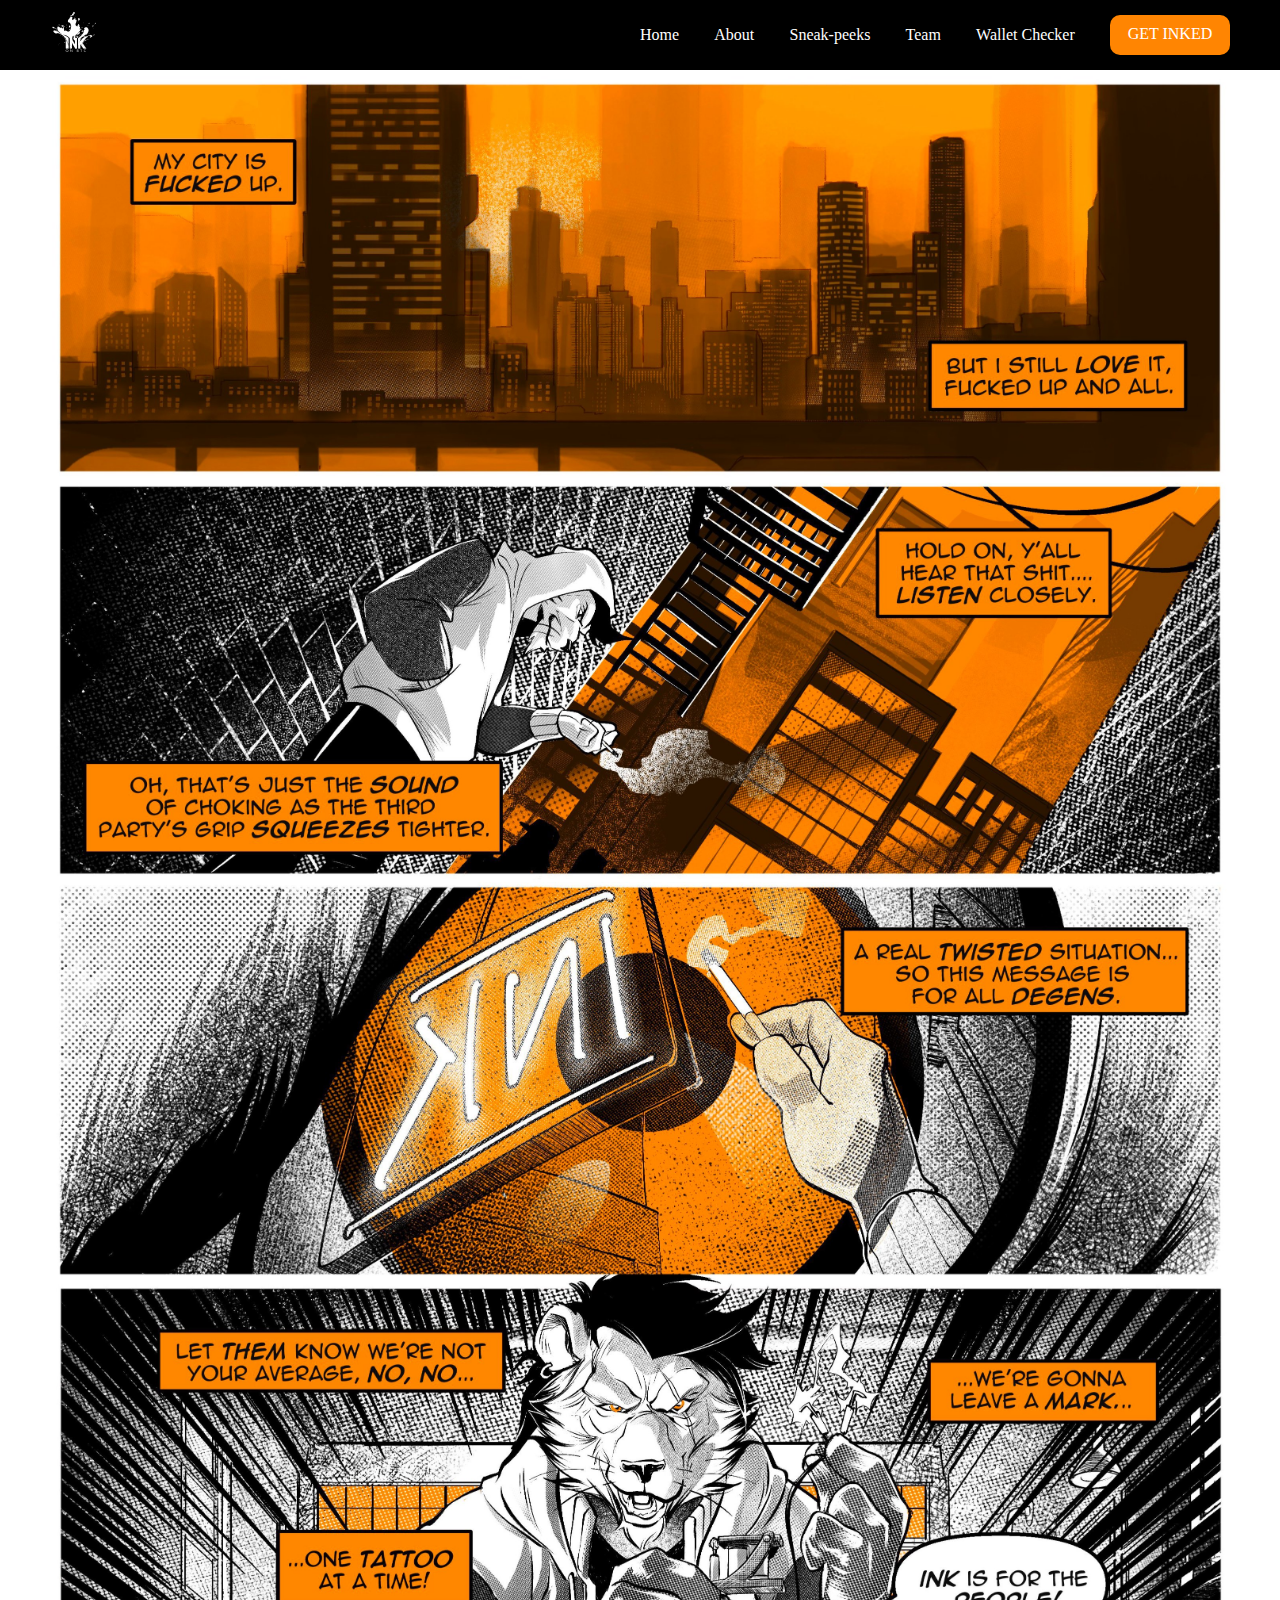
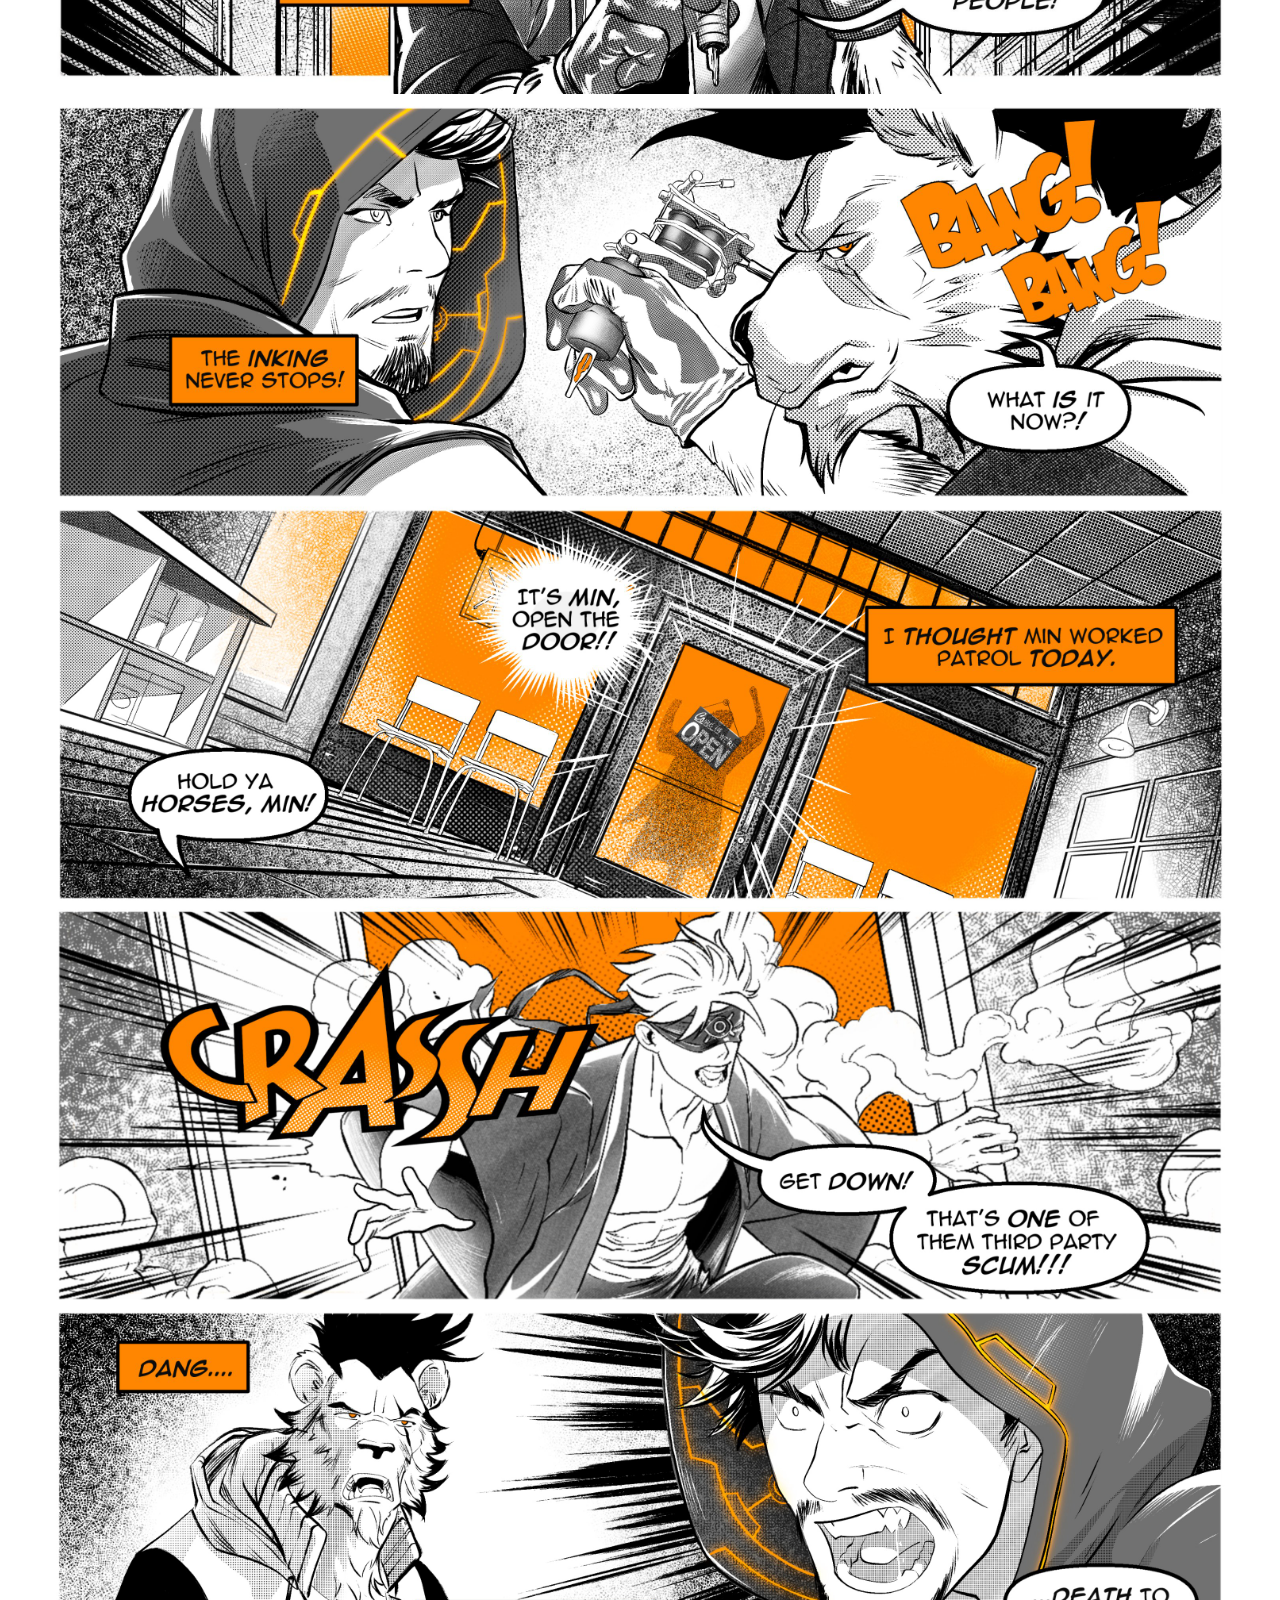
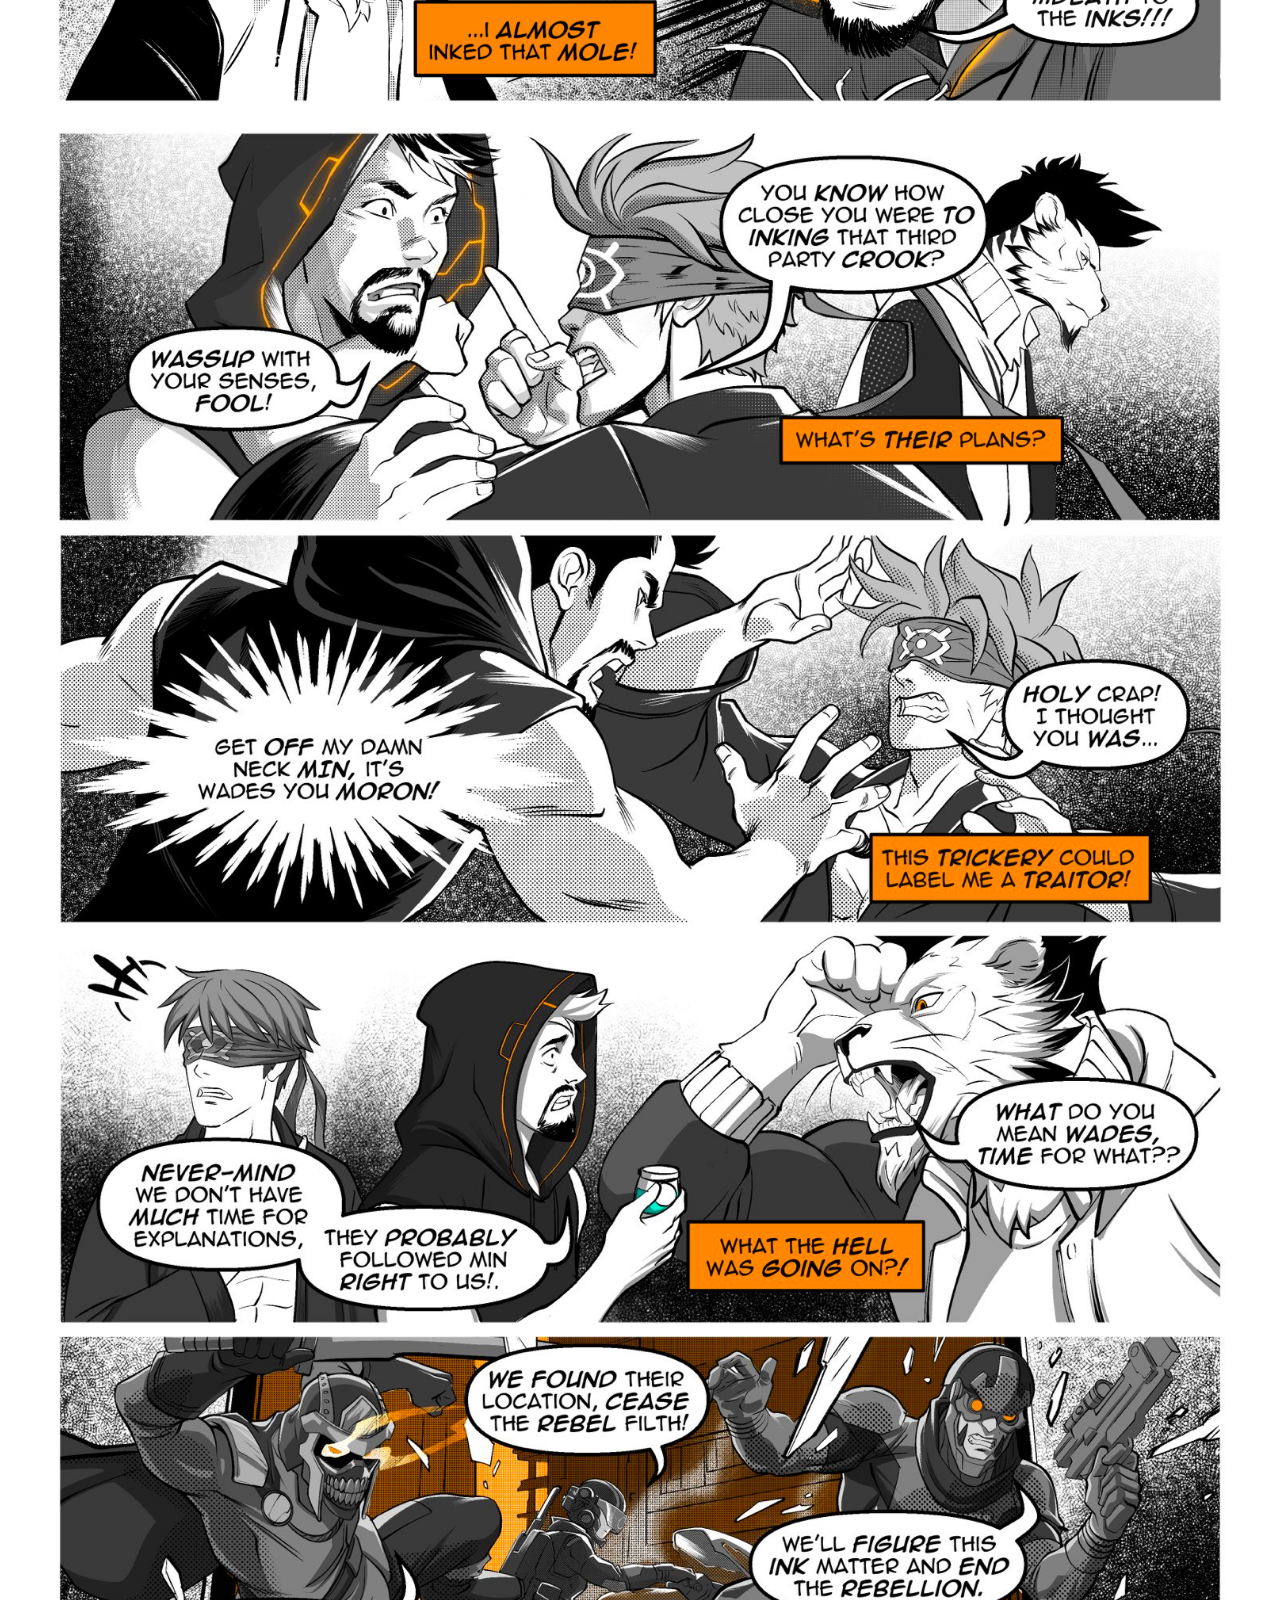
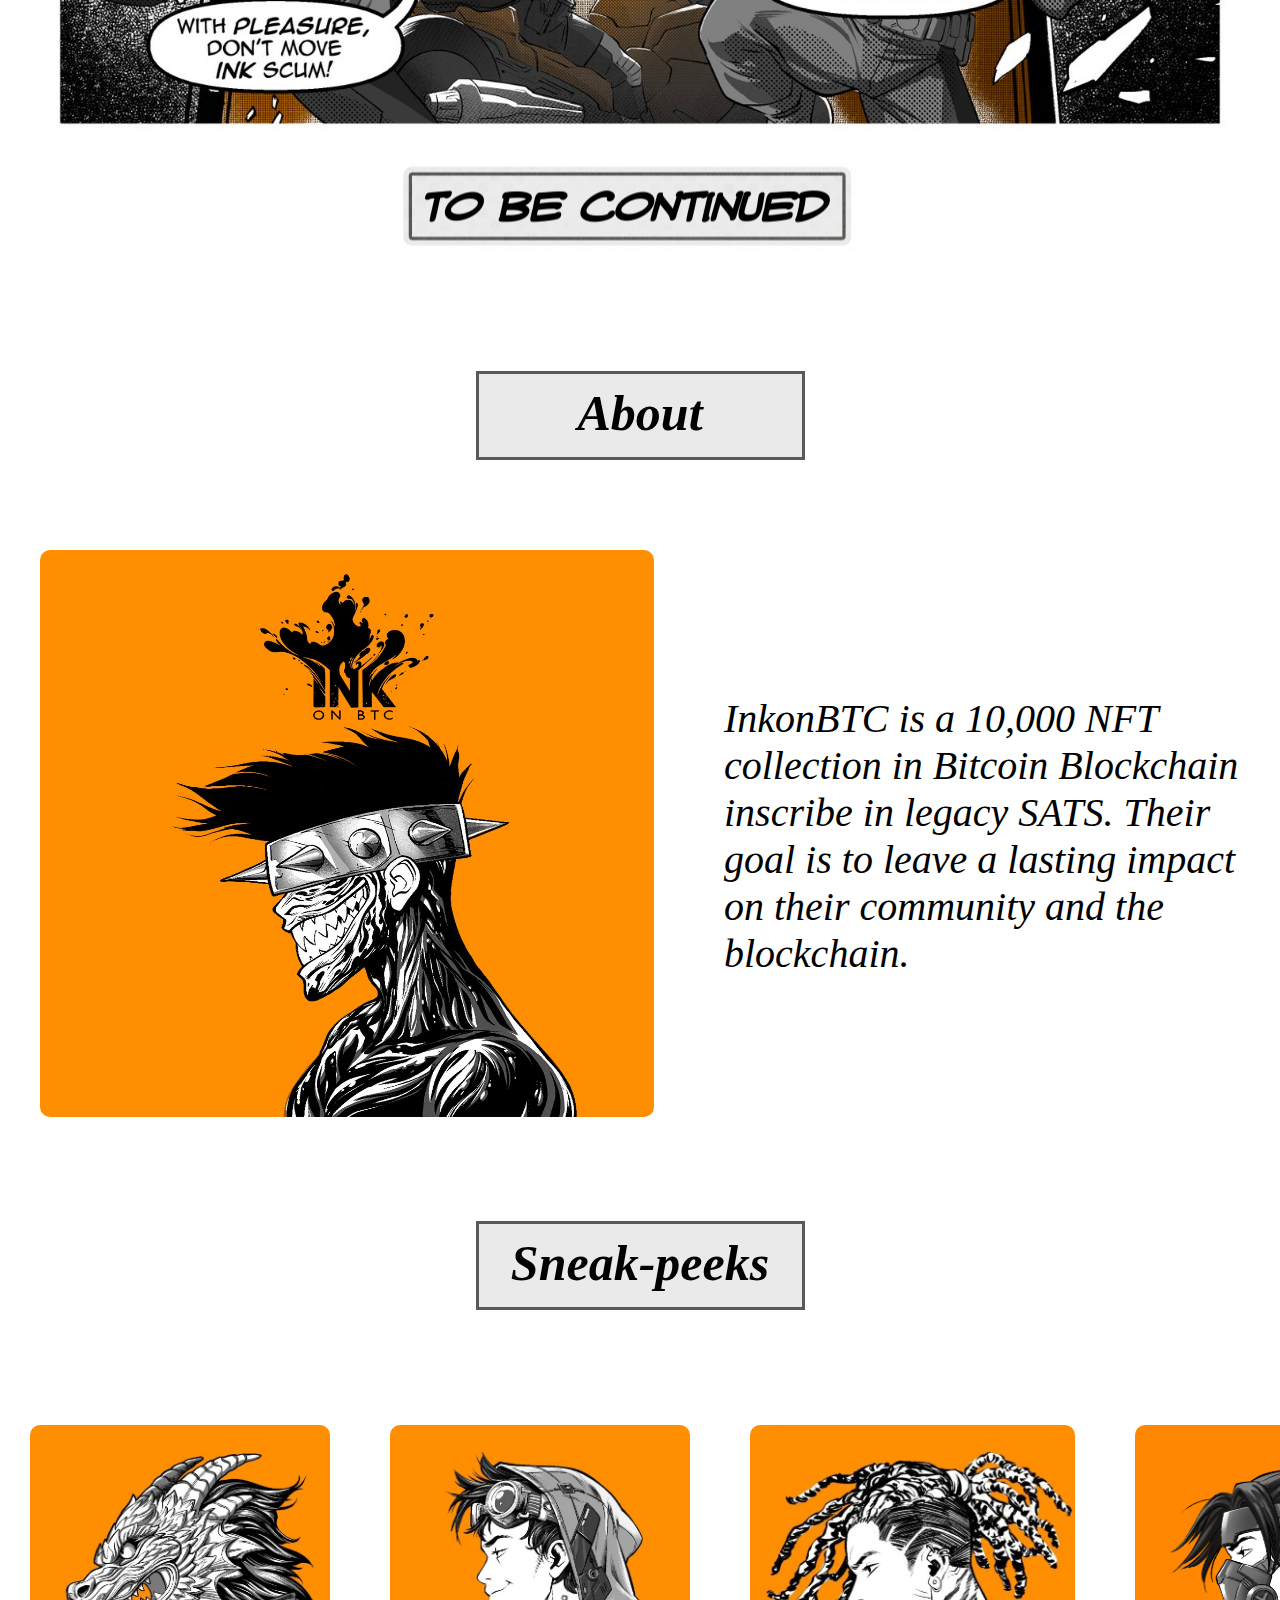
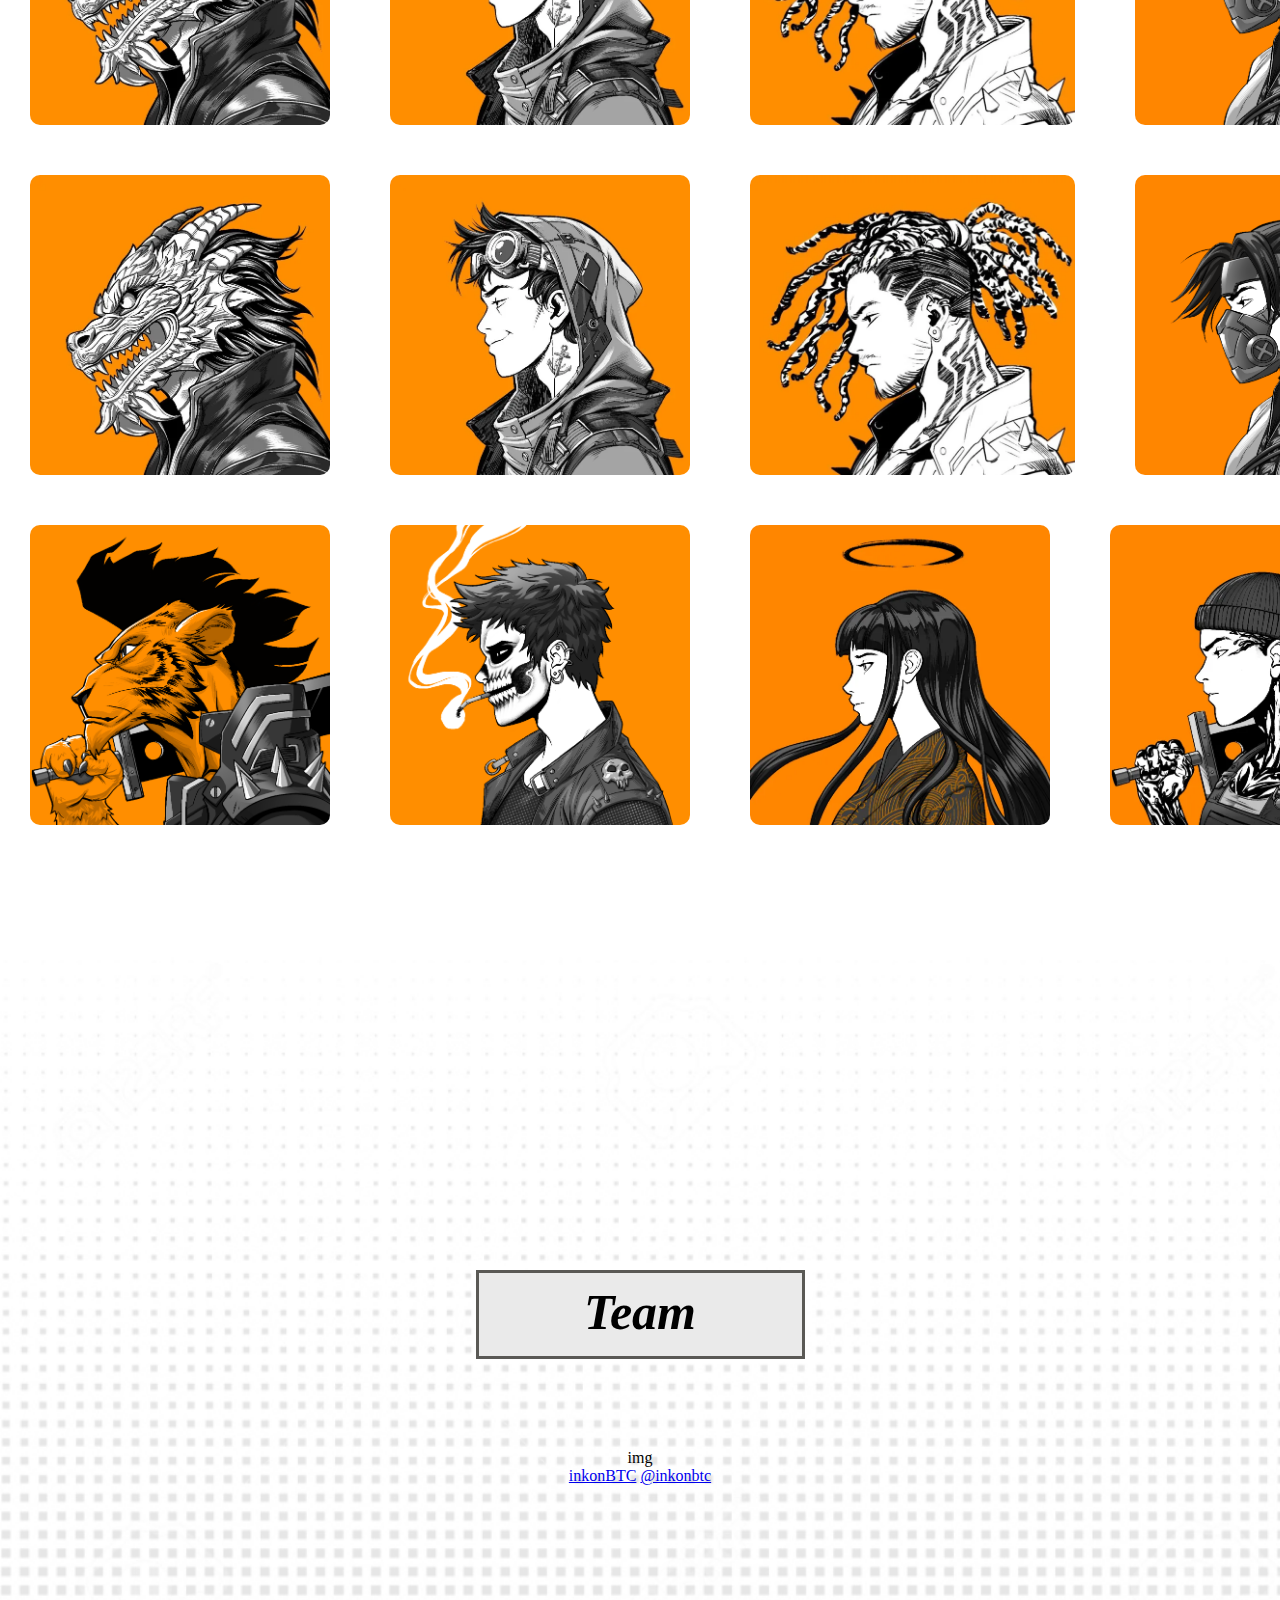
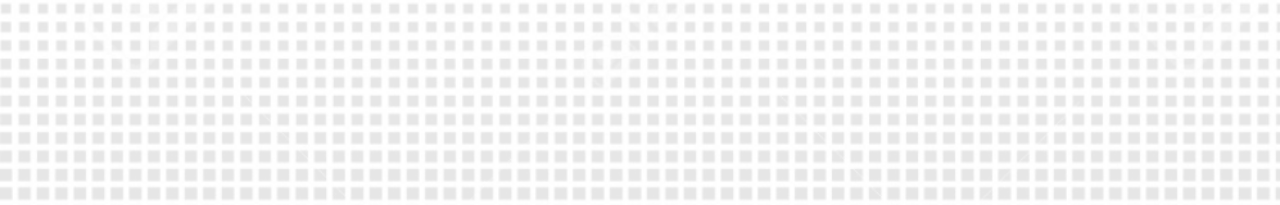
==== body.html @ 15dc753c "Add files via upload" ====
<!DOCTYPE html>
<html lang="en">
  <head>
    <meta charset="UTF-8" />
    <meta name="viewport" content="width=device-width, initial-scale=1.0" />
    <link rel="icon" href="ImageAssets/logo.png" type="image" />
    <link rel="stylesheet" href="style.css" />
    <title>INKonBTC</title>
  </head>
  <body>
    <div class="navbar">
      <div class="logo"><img src="ImageAssets/logo.png" alt="" /></div>
      <div class="navigation">
        <a href="index.html">Home</a>
        <a href="">About</a>
        <a href="">Sneak-peeks</a>
        <a href="">Team</a>
        <a href="">Wallet Checker</a>
        <a
          href="https://dashboard.withblaze.app/forms/1ce618e880a07c8803685e9b399f455b/"
          class="application"
          >GET INKED</a
        >
      </div>
    </div>

    <div class="mainbody">
      <div class="comics">
        <img src="ImageAssets/comic-1.jpg" alt="" />
        <img src="ImageAssets/comic-2.jpg" alt="" />
        <img src="ImageAssets/comic-3.jpg" alt="" />
        <img class="tbc" src="ImageAssets/image 10.png" alt="" />
      </div>

      <div class="aboutSection">
        <h1>About</h1>

        <div class="aboutinfos">
          <div class="pic">
            <img src="ImageAssets/side pic.jpg" alt="" />
          </div>
          <div class="info">
            InkonBTC is a 10,000 NFT collection in Bitcoin Blockchain inscribe
            in legacy SATS. Their goal is to leave a lasting impact on their
            community and the blockchain.
          </div>
        </div>
      </div>

      <div class="Sneak-peeks">
        <h1>Sneak-peeks</h1>

        <div class="slider">
          <div class="slide">
            <img src="ImageAssets/1.webp" alt="" />
            <img src="ImageAssets/2.webp" alt="" />
            <img src="ImageAssets/3.webp" alt="" />
            <img src="ImageAssets/4.webp" alt="" />
            <img src="ImageAssets/5.webp" alt="" />
            <img src="ImageAssets/6.webp" alt="" />
            <img src="ImageAssets/7.webp" alt="" />
            <img src="ImageAssets/8.webp" alt="" />
            <img src="ImageAssets/9.webp" alt="" />
            <img src="ImageAssets/10.webp" alt="" />
          </div>

          <div class="slide">
            <img src="ImageAssets/11.webp" alt="" />
            <img src="ImageAssets/12.webp" alt="" />
            <img src="ImageAssets/13.webp" alt="" />
            <img src="ImageAssets/14.webp" alt="" />
            <img src="ImageAssets/15.webp" alt="" />
            <img src="ImageAssets/16.webp" alt="" />
            <img src="ImageAssets/17.webp" alt="" />
            <img src="ImageAssets/18.webp" alt="" />
            <img src="ImageAssets/19.webp" alt="" />
            <img src="ImageAssets/20.webp" alt="" />
          </div>
        </div>

        <div class="slider">
          <div class="slide2">
            <img src="ImageAssets/1.webp" alt="" />
            <img src="ImageAssets/2.webp" alt="" />
            <img src="ImageAssets/3.webp" alt="" />
            <img src="ImageAssets/4.webp" alt="" />
            <img src="ImageAssets/5.webp" alt="" />
            <img src="ImageAssets/6.webp" alt="" />
            <img src="ImageAssets/7.webp" alt="" />
            <img src="ImageAssets/8.webp" alt="" />
            <img src="ImageAssets/9.webp" alt="" />
            <img src="ImageAssets/10.webp" alt="" />
          </div>

          <div class="slide2">
            <img src="ImageAssets/11.webp" alt="" />
            <img src="ImageAssets/12.webp" alt="" />
            <img src="ImageAssets/13.webp" alt="" />
            <img src="ImageAssets/14.webp" alt="" />
            <img src="ImageAssets/15.webp" alt="" />
            <img src="ImageAssets/16.webp" alt="" />
            <img src="ImageAssets/17.webp" alt="" />
            <img src="ImageAssets/18.webp" alt="" />
            <img src="ImageAssets/19.webp" alt="" />
            <img src="ImageAssets/20.webp" alt="" />
          </div>
        </div>

        <div class="slider">
          <div class="slide">
            <img src="ImageAssets/21.webp" alt="" />
            <img src="ImageAssets/22.webp" alt="" />
            <img src="ImageAssets/23.webp" alt="" />
            <img src="ImageAssets/24.webp" alt="" />
            <img src="ImageAssets/25.webp" alt="" />
            <img src="ImageAssets/16.webp" alt="" />
            <img src="ImageAssets/17.webp" alt="" />
            <img src="ImageAssets/18.webp" alt="" />
            <img src="ImageAssets/19.webp" alt="" />
            <img src="ImageAssets/20.webp" alt="" />
          </div>

          <div class="slide">
            <img src="ImageAssets/2.webp" alt="" />
            <img src="ImageAssets/21.webp" alt="" />
            <img src="ImageAssets/4.webp" alt="" />
            <img src="ImageAssets/14.webp" alt="" />
            <img src="ImageAssets/6.webp" alt="" />
            <img src="ImageAssets/8.webp" alt="" />
            <img src="ImageAssets/10.webp" alt="" />
            <img src="ImageAssets/13.webp" alt="" />
            <img src="ImageAssets/19.webp" alt="" />
            <img src="ImageAssets/25.webp" alt="" />
          </div>
        </div>
      </div>

      <div class="team">
        <h1>Team</h1>
        <div class="teamMembers">
          <div class="card">
            img
          </div>
        </div>
        <div class="links">
          <a href="https://discord.gg/inkonbtc" class="dc">inkonBTC</a>
          <a href="https://twitter.com/inkonbtc" class="twitter">@inkonbtc</a>
          
        </div>
      </div>
    </div>
  </body>
</html>
---- style.css ----
*{
    margin: 0px;
    padding: 0px;
    user-select: none;
    box-sizing: border-box;
}

.navbar{
    height: 70px;
    background-color: black;
    display: flex;
    flex-direction: row;
    justify-content: space-between;
    align-items: center;
    padding-left: 50px;
    padding-right: 50px;
}

.navigation{
    display: flex;
    justify-content: space-between;
    flex: 1;
    align-items: center;
}

.logo{
    flex: 1;
}


.application {
    background-color: #FF8502;
    height: 40px;
    width: 120px;
    border-radius: 10px;
    padding: 10px;
    font-weight: bold;
    text-align: center;
}

.application:hover{
    background-color: #000;
    border: 1px solid #FF8502;
    color: #000;
}  


.navigation a{
    color: #ffffff;
    font-size: 16px;
    font-weight: 400;
    text-decoration: none;
}

.navigation a:hover{
    font-weight: 500;
    color: #FF8502;
    transition: 0.3s;
}


.content{
    background-image: url('ImageAssets/bg.png');
    height: 92vh;
    background-size: cover;
    background-repeat: no-repeat;
    background-position: fixed;
    display: flex;
    align-items: center;
    justify-content: center;
    flex-direction: column;
}

.inkonbtc{
    filter: drop-shadow(0px 10px 4px rgba(0, 0, 0, 0.25));
}

.dragon{
    position: absolute;
    width: 666px;
    height: 666px;
    left: 27%;
    top: 10%;
    filter: drop-shadow(0px 10px 4px rgba(0, 0, 0, 0.25));
}

.content a{
    display: flex;
    width: 255px;
    height: 54px;
    padding: 4px 76px;
    justify-content: center;
    align-items: center;
    gap: 10px;
    color: #FF8502;
    font-family: "Saira ExtraCondensed";
    font-size: 30px;
    font-style: normal;
    font-weight: 900;
    line-height: normal;
    letter-spacing: -0.3px;
    border-radius: 10px;
    background: #000;
    border: none;
    text-decoration: none;
}

.content a:hover{
    color: black;
    background:#FF8502;
    transition:  0.3s ease;
    border: 2px solid black;
    filter: drop-shadow(0px 10px 4px rgba(0, 0, 0, 0.25));
}

.mainbody{
    display: flex;
    flex-direction: column;
    align-items: center;
}

.comics{
    display: flex;
    flex-direction: column;
    width: 1200px;
}

.tbc{
    width: 456px;
    height: 129px;
    margin-left: 30%;
}

.aboutSection{
    display: flex;
    justify-content: center;
    align-items: center;
    flex-direction: column;
    width: 1200px;
    margin-top: 100px;
    margin-bottom: 100px;
}
h1 {
    color: #000;
    font-family: "Comic Neue";
    font-size: 50px;
    font-style: italic;
    font-weight: 700;
    line-height: normal;
    width: 329px;
    height: 89px;
    flex-shrink: 0;
    border: 3px solid #5A5955;
    background: #EAEAEA;
    text-align: center;
    padding: 10px;
    margin-bottom: 90px;
}

.aboutinfos{
    display: flex;
    flex-direction: row;
}


.pic img{
    width: 614px;
    height: 567px;
    border-radius: 10px;
}
.info{
    display: flex;
    flex: 1;
    padding-left: 70px;
    color: #000;
    font-family: "Comic Neue";
    font-size: 40px;
    font-style: italic;
    font-weight: 500;
    align-items: center;
    justify-content: center;
}

.Sneak-peeks{
    display: flex;
    flex-direction: column;
    align-items: center;
    margin-bottom: 100px;
}

.slider{
    width: 100vw;
    height: 350px;
    position: relative;
    display: flex;
    overflow: hidden;
}

.slide{
    height: 350px;
    display: flex;
    align-items: center;
    animation: slideshow 60s linear infinite;
}

.slide img{
    height: 300px;
    border-radius: 10px;
    margin: 0px 30px;
}

.slide2{
    height: 350px;
    display: flex;
    align-items: center;
    animation: slideshow2 60s linear infinite;
}

.slide2 img{
    height: 300px;
    border-radius: 10px;
    margin: 0px 30px ;
}


@keyframes slideshow{
    0%{
        transform:  translate(0);
    }
    100%{
        transform: translate(-100%);
    }
}

@keyframes slideshow2{
    0%{
        transform:  translate(-100%);
    }
    100%{
        transform: translate(0);
    }
}

.team{
    background: url('ImageAssets/image\ 24.png');
    height: 95vh;
    width: 100vw;
    background-size: cover;
    background-repeat: no-repeat;
    background-position: fixed;
    display: flex;
    justify-content: center;
    align-items: center;
    flex-direction: column;
}
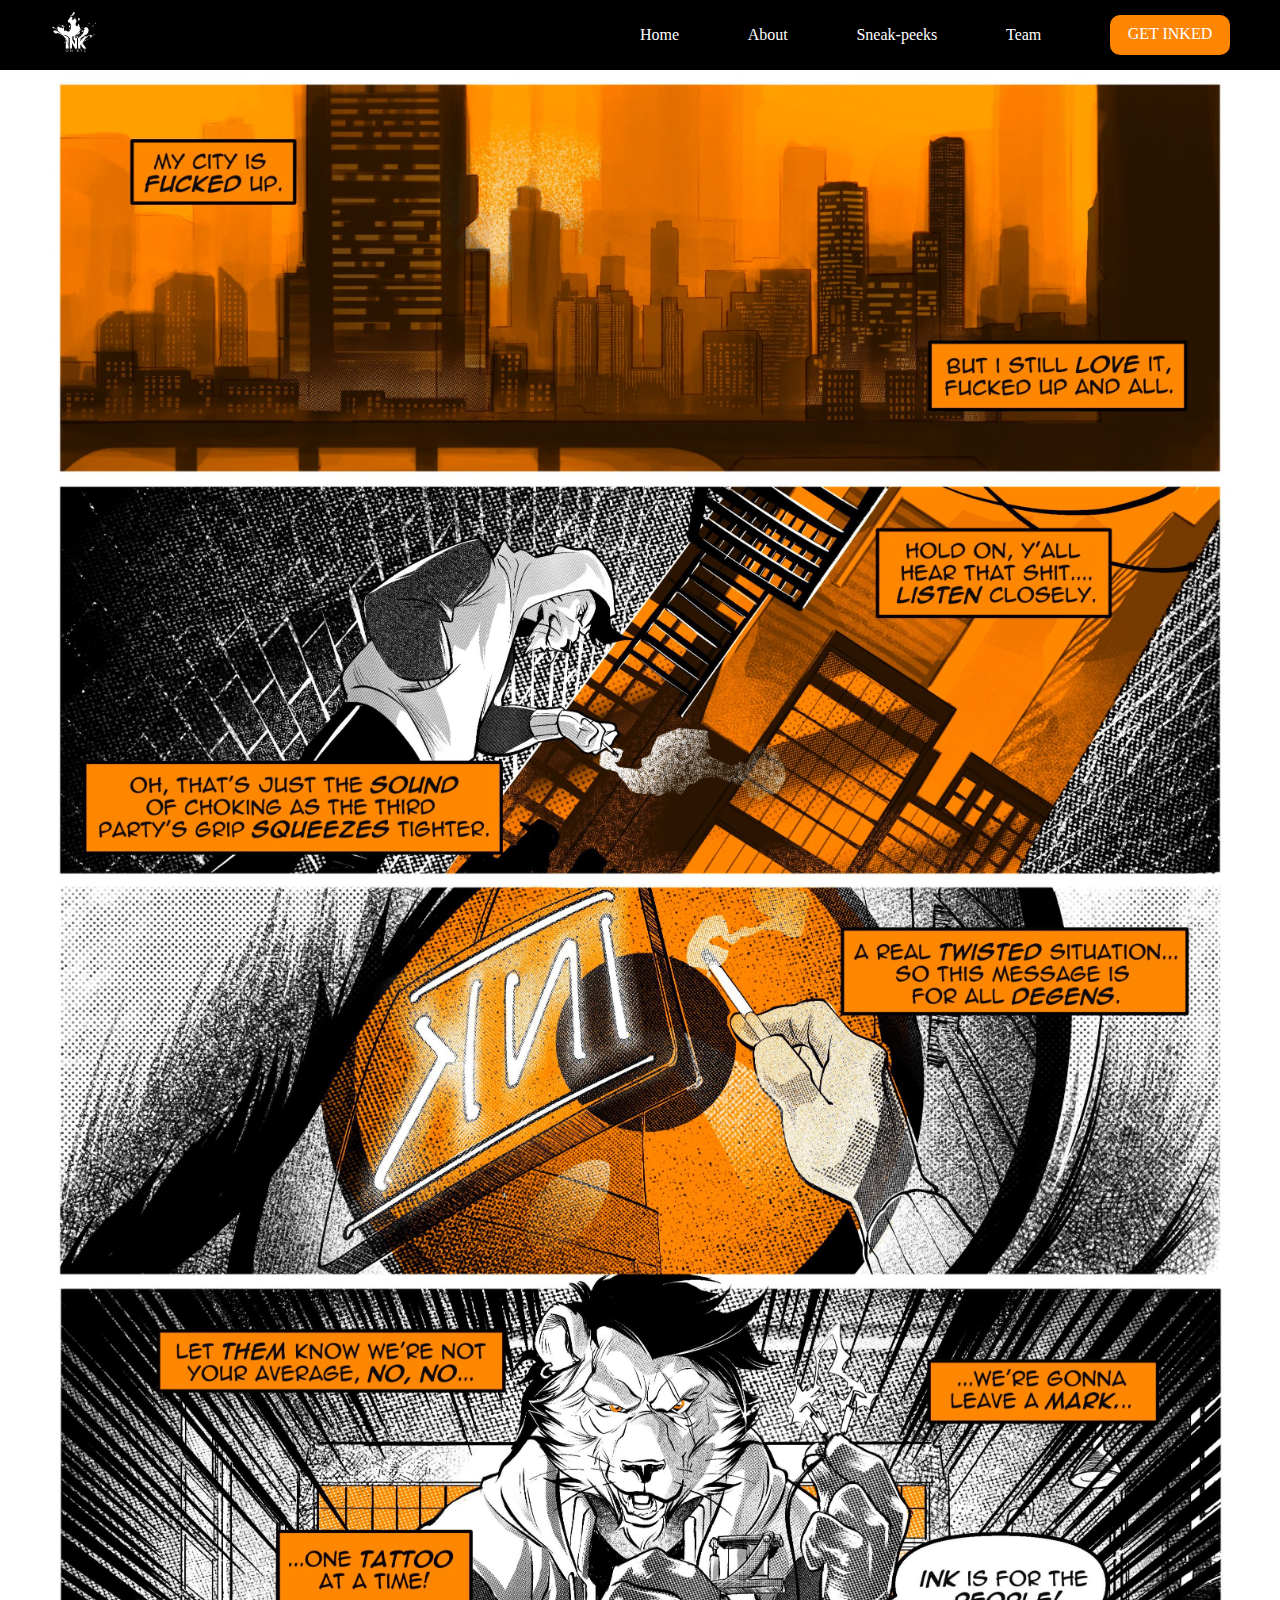
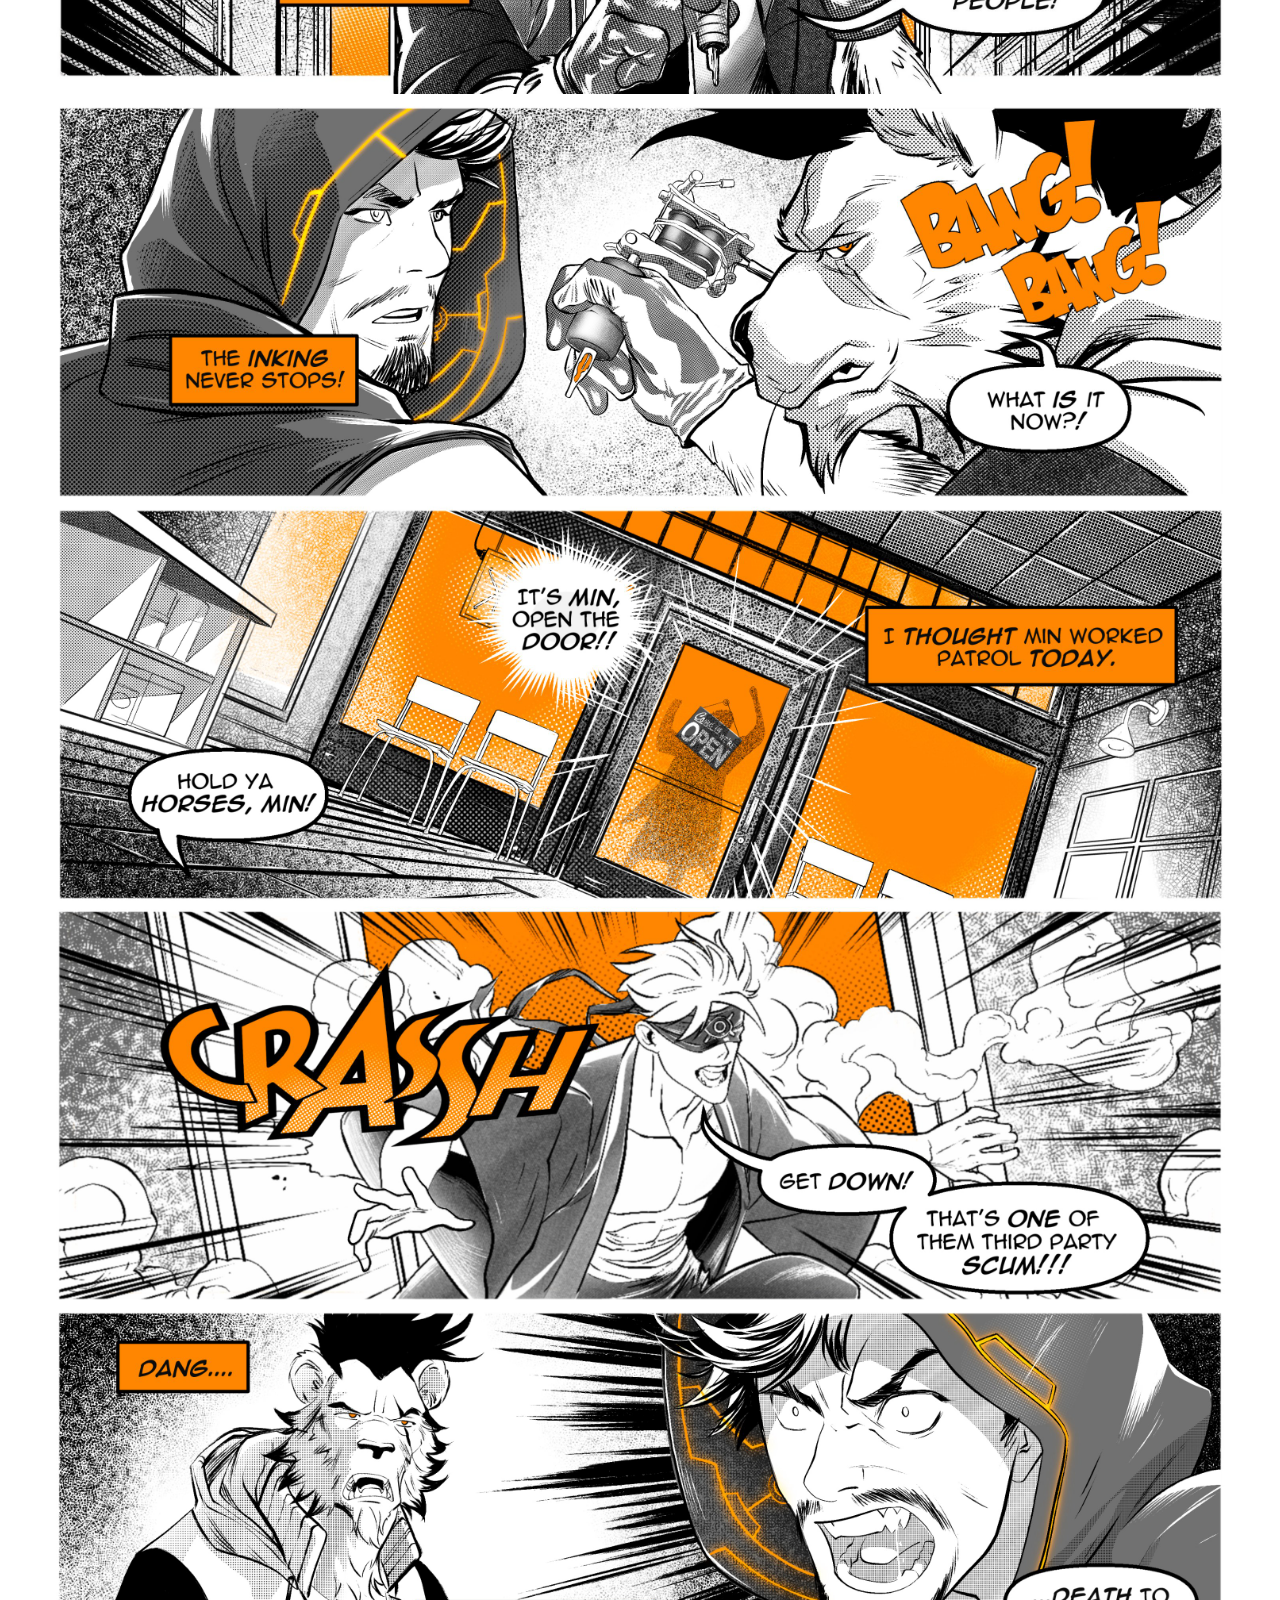
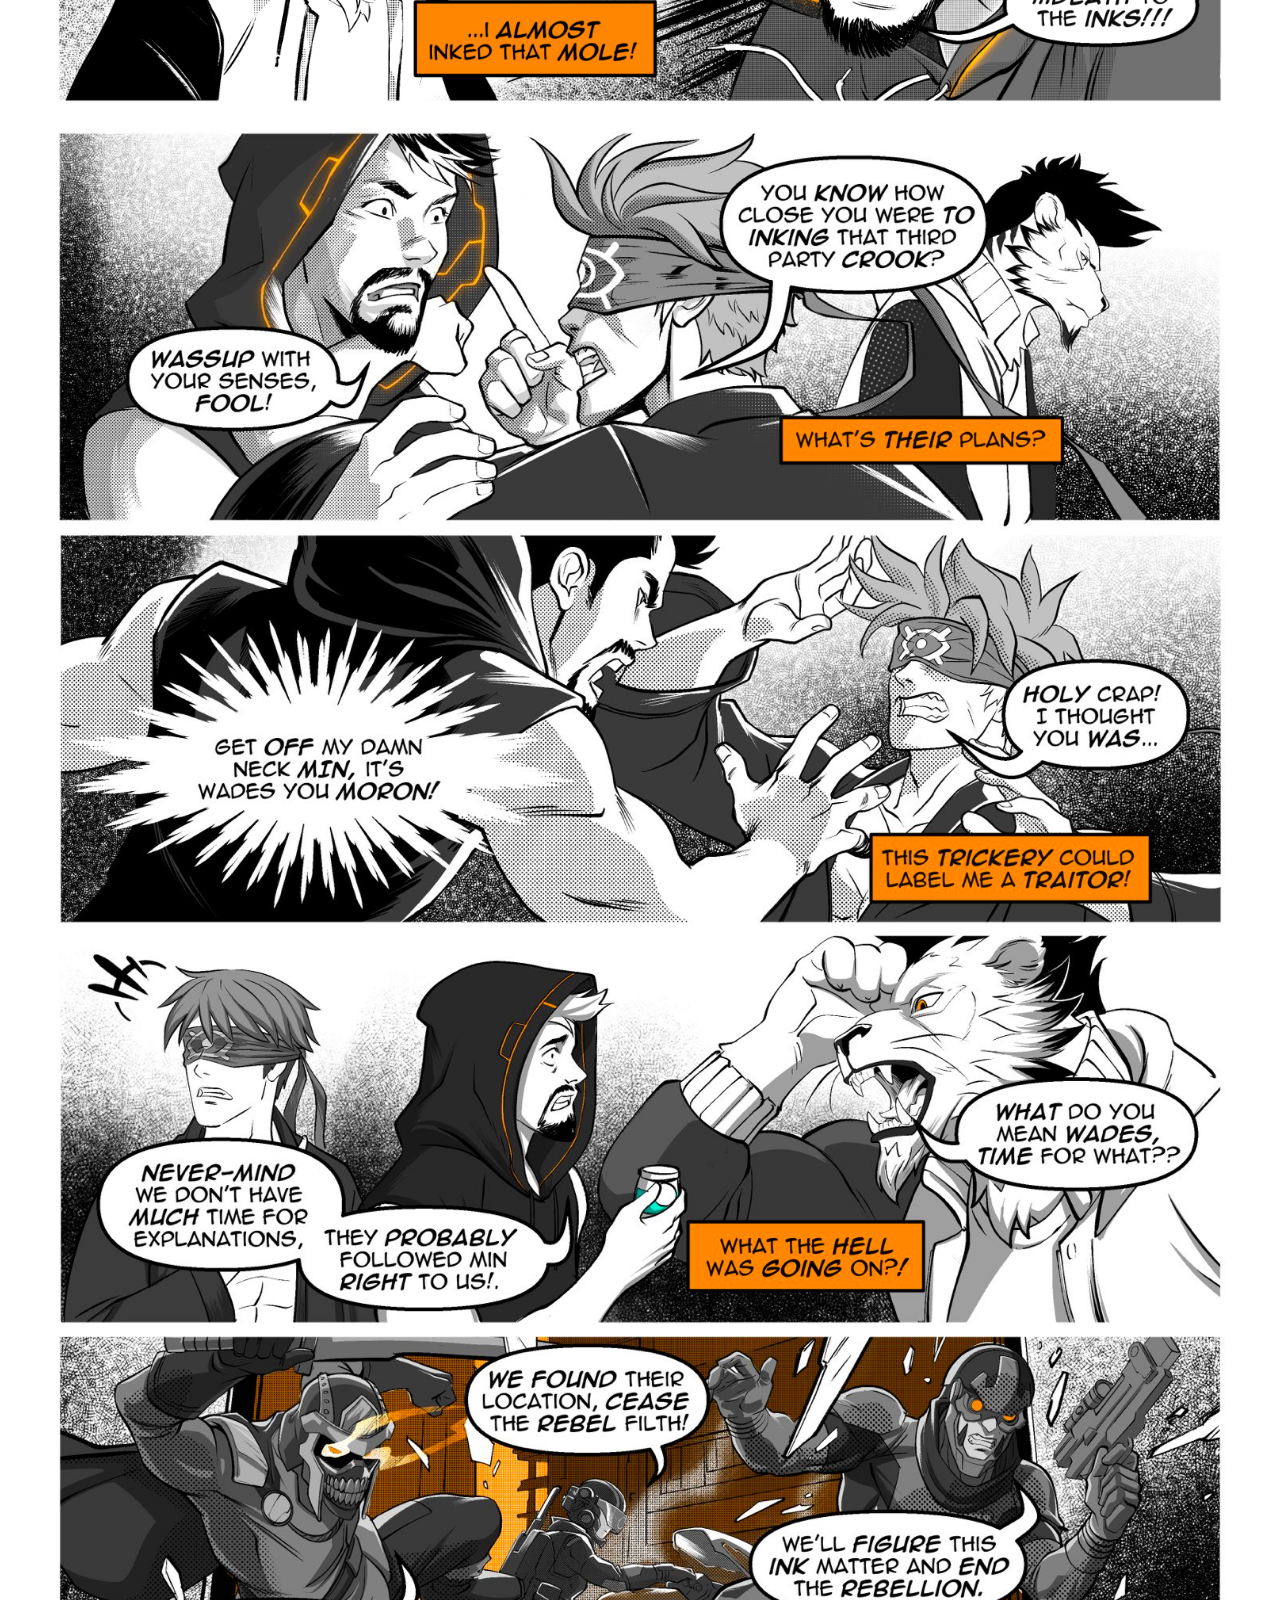
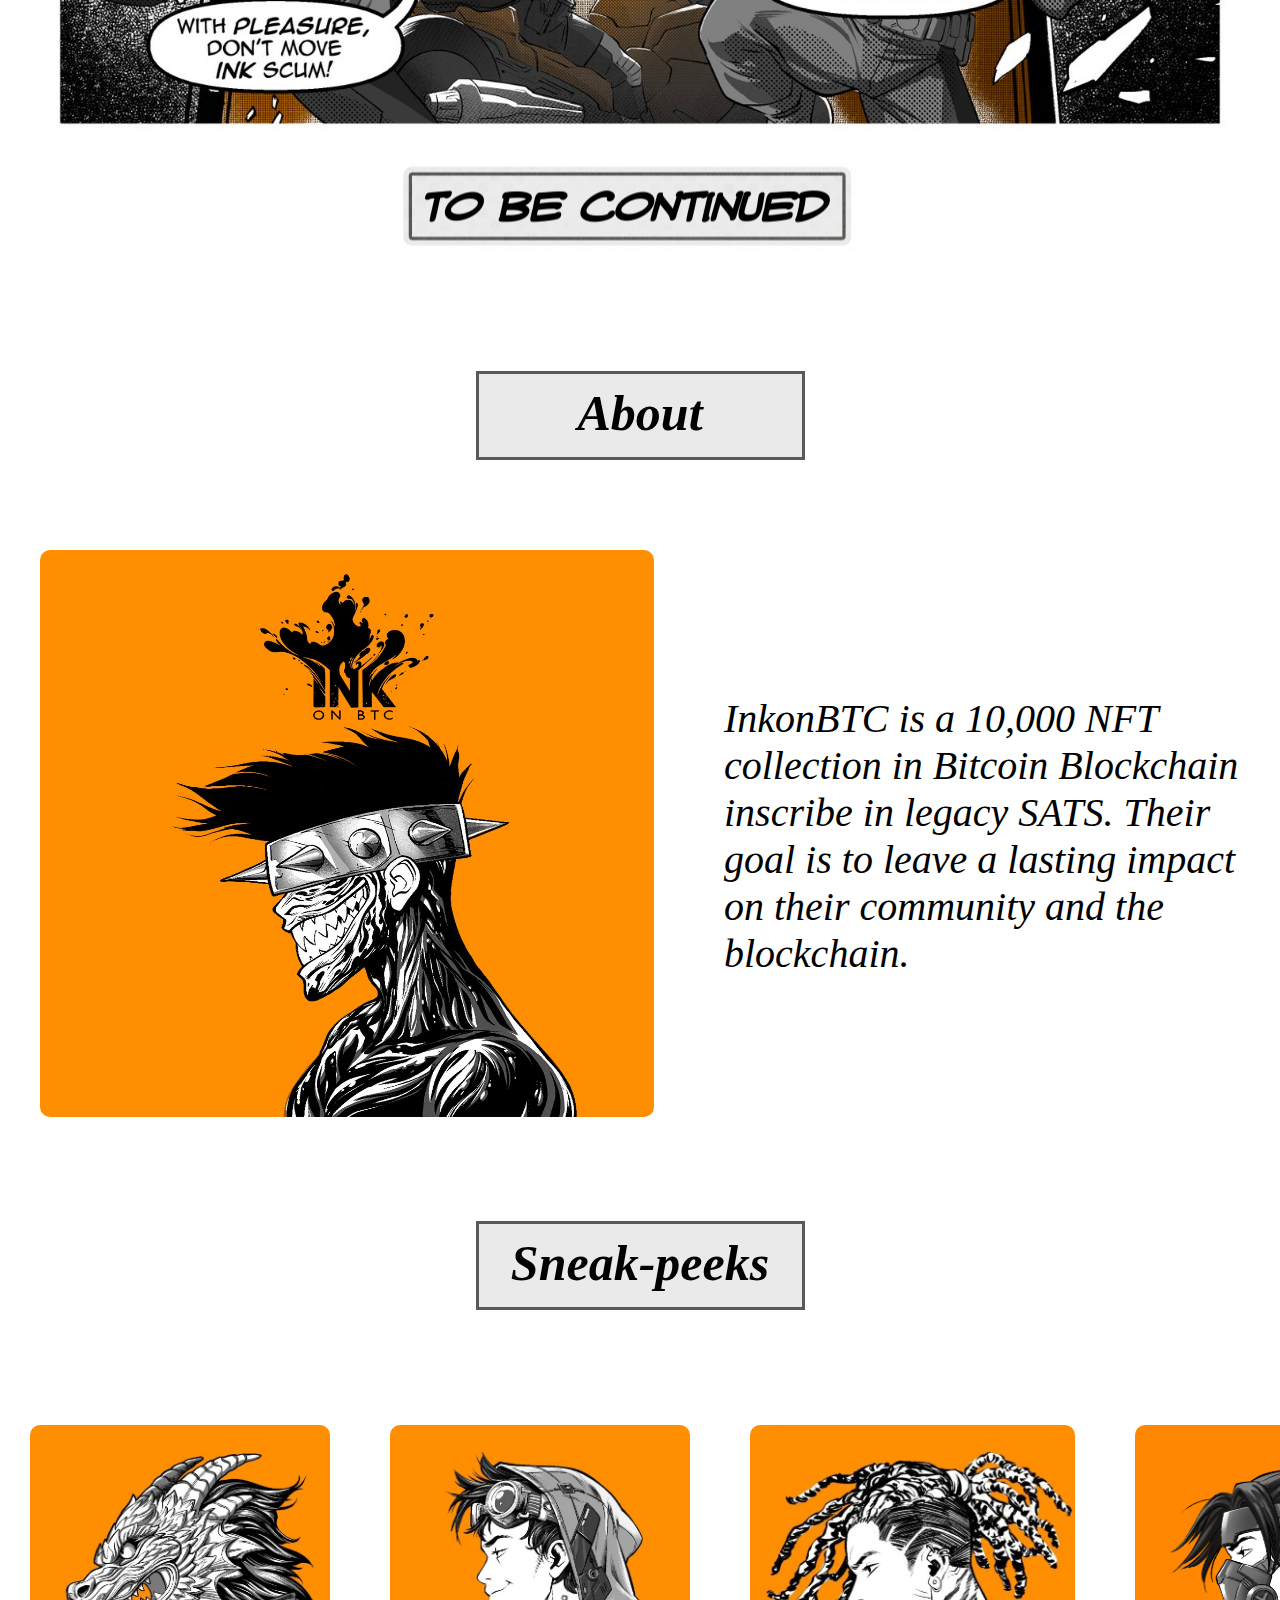
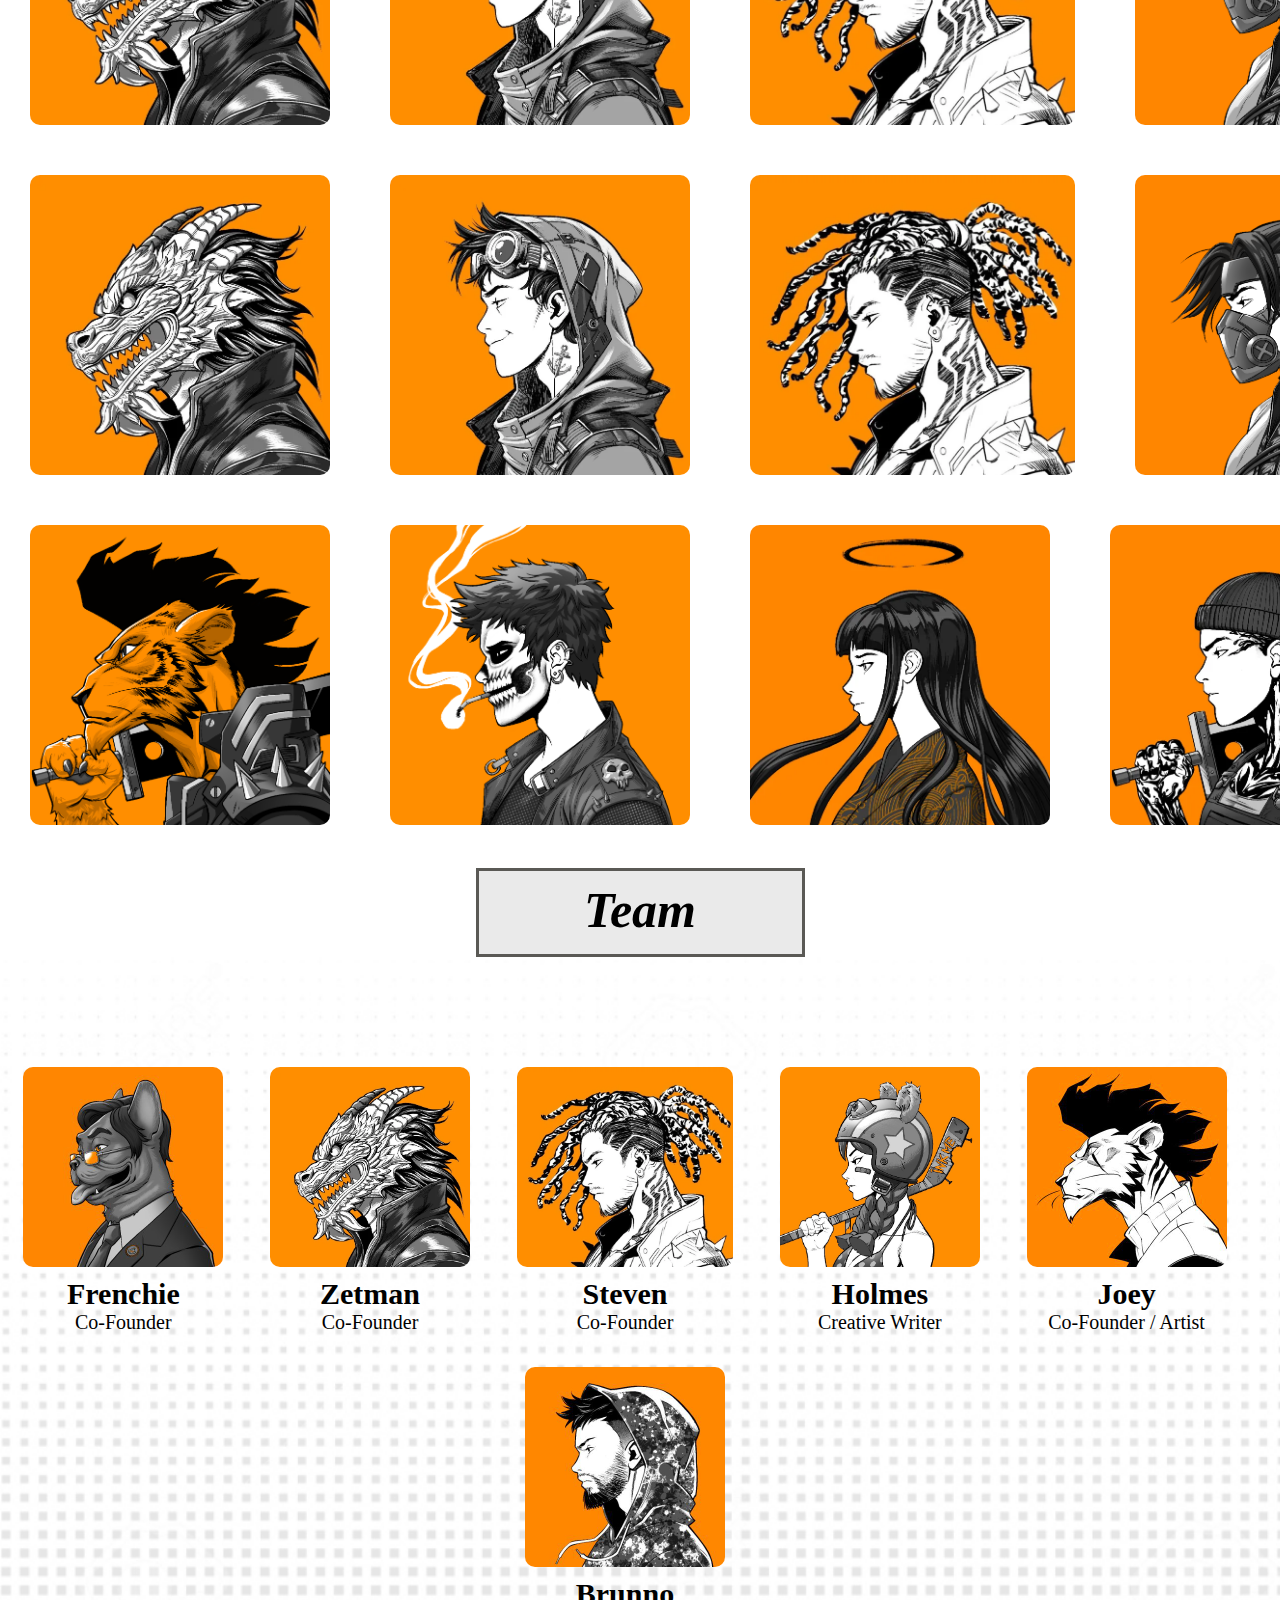
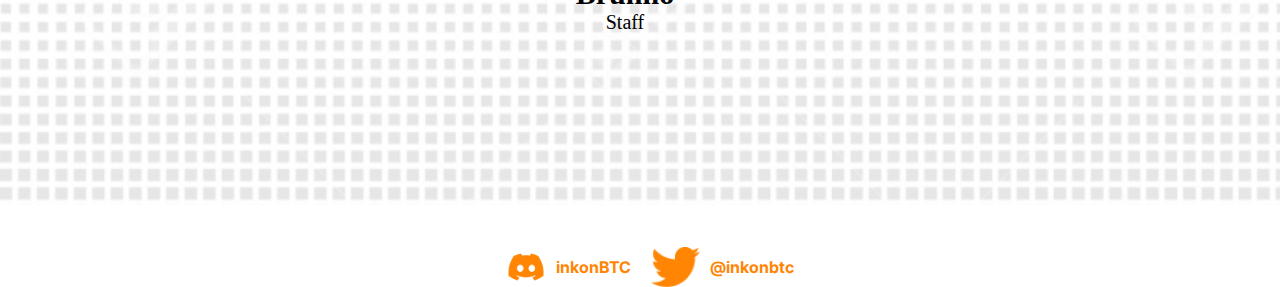
==== commit e845fcce: "Add files via upload" ====
--- a/body.html
+++ b/body.html
@@ -5,6 +5,9 @@
     <meta name="viewport" content="width=device-width, initial-scale=1.0" />
     <link rel="icon" href="ImageAssets/logo.png" type="image" />
     <link rel="stylesheet" href="style.css" />
+    <link rel="preconnect" href="https://fonts.googleapis.com">
+<link rel="preconnect" href="https://fonts.gstatic.com" crossorigin>
+<link href="https://fonts.googleapis.com/css2?family=Inter:wght@100..900&display=swap" rel="stylesheet">
     <title>INKonBTC</title>
   </head>
   <body>
@@ -12,10 +15,9 @@
       <div class="logo"><img src="ImageAssets/logo.png" alt="" /></div>
       <div class="navigation">
         <a href="index.html">Home</a>
-        <a href="">About</a>
-        <a href="">Sneak-peeks</a>
-        <a href="">Team</a>
-        <a href="">Wallet Checker</a>
+        <a href="#About">About</a>
+        <a href="#Sneakpeek">Sneak-peeks</a>
+        <a href="#Team">Team</a>
         <a
           href="https://dashboard.withblaze.app/forms/1ce618e880a07c8803685e9b399f455b/"
           class="application"
@@ -32,7 +34,7 @@
         <img class="tbc" src="ImageAssets/image 10.png" alt="" />
       </div>
 
-      <div class="aboutSection">
+      <div id="About" class="aboutSection">
         <h1>About</h1>
 
         <div class="aboutinfos">
@@ -47,7 +49,7 @@
         </div>
       </div>
 
-      <div class="Sneak-peeks">
+      <div id="Sneakpeek" class="Sneak-peeks">
         <h1>Sneak-peeks</h1>
 
         <div class="slider">
@@ -135,16 +137,54 @@
         </div>
       </div>
 
-      <div class="team">
+      <div id="Team" class="team">
         <h1>Team</h1>
         <div class="teamMembers">
+
           <div class="card">
-            img
+            <img src="ImageAssets/frenchie.jpg" alt="">
+            <h2>Frenchie</h2>
+            <p>Co-Founder</p>
           </div>
+
+          <div class="card">
+            <img src="ImageAssets/1.webp" alt="">
+            <h2>Zetman</h2>
+            <p>Co-Founder</p>
+          </div>
+
+          <div class="card">
+            <img src="ImageAssets/3.webp" alt="">
+            <h2>Steven</h2>
+            <p>Co-Founder</p>
+          </div>
+
+          <div class="card">
+            <img src="ImageAssets/10.webp" alt="">
+            <h2>Holmes</h2>
+            <p>Creative Writer</p>
+          </div>
+
+          <div class="card">
+            <img src="ImageAssets/joey.jpg" alt="">
+            <h2>Joey</h2>
+            <p>Co-Founder / Artist</p>
+          </div>
+
+          <div class="card">
+            <img src="ImageAssets/brunno.jpg" alt="">
+            <h2>Brunno</h2>
+            <p>Staff</p>
+          </div>
+          
         </div>
         <div class="links">
-          <a href="https://discord.gg/inkonbtc" class="dc">inkonBTC</a>
-          <a href="https://twitter.com/inkonbtc" class="twitter">@inkonbtc</a>
+          
+          <a href="https://discord.gg/inkonbtc" class="dc">
+            <img src="ImageAssets/ic_baseline-discord.png" alt="">inkonBTC</a>
+         
+          <a href="https://twitter.com/inkonbtc" class="twitter">
+            <img src="ImageAssets/Vector.png" alt="">@inkonbtc</a>
           
         </div>
       </div>
--- a/style.css
+++ b/style.css
@@ -4,7 +4,9 @@
     user-select: none;
     box-sizing: border-box;
 }
-
+html {
+    scroll-behavior: smooth;
+  }
 .navbar{
     height: 70px;
     background-color: black;
@@ -252,4 +254,337 @@
     justify-content: center;
     align-items: center;
     flex-direction: column;
+
+}
+
+.teamMembers{
+
+    display: flex;
+    justify-content: space-around;
+    flex-wrap: wrap;
+
+}
+.card{
+    display: flex;
+    flex-direction: column;
+    align-items: center;
+    height: 300px;
+    padding: 20px;
+}
+
+.card h2{
+    font-size: 30px;
+    font-weight: bold;
+}
+
+.card p{
+    font-size: 20px;
+}
+
+.card img{
+    height: 200px;
+    border-radius: 10px;
+    margin-bottom: 10px;
+}
+
+.teamMembers{
+    display: flex;
+    margin-right: 30px;
+}
+.links{
+    display: flex;
+    flex-direction: row;
+    margin-top: 200px;
+}
+.links a{
+    color: #FF8502;
+    font-family: Inter;
+    font-size: 16px;
+    font-weight: 700;
+    text-decoration: none;
+    display: flex;
+    flex-direction: row;
+    align-items: center;
+    margin-left: 20px;
+
+}
+
+.links img {
+    height: 40px;
+    margin-right: 10px;
+
+}
+
+@media only screen and (max-width: 1150px) {
+    .comics{
+        display: flex;
+        flex-direction: column;
+        width: 800px;
+    }
+
+    .aboutSection{
+        display: flex;
+        justify-content: center;
+        align-items: center;
+        flex-direction: column;
+        width: 800px;
+        margin-top: 100px;
+        margin-bottom: 100px;
+    }
+
+    .info{
+        display: flex;
+        flex: 1;
+        padding-left: 70px;
+        color: #000;
+        font-family: "Comic Neue";
+        font-size: 30px;
+        font-style: italic;
+        font-weight: 500;
+        align-items: center;
+        justify-content: center;
+    }
+
+    .pic img{
+        width: 488px;
+        height: 450px;
+        border-radius: 10px;
+    }
+    .team{
+        margin-top: 100px;
+    }
+
+    .dragon{
+        position: absolute;
+        width: 444px;
+        height: 444px;
+        left: 27%;
+        top: 25%;
+        filter: drop-shadow(0px 10px 4px rgba(0, 0, 0, 0.25));
+    }
+
+    .inkonbtc{
+        height: 500px;
+    }
+    
+}
+
+@media only screen and (max-width: 800px) {
+    .comics{
+        display: flex;
+        flex-direction: column;
+        width: 500px;
+    }
+
+    .aboutSection{
+        display: flex;
+        justify-content: center;
+        align-items: center;
+        flex-direction: column;
+        width: 600px;
+        margin-top: 100px;
+        margin-bottom: 100px;
+    }
+
+    .info{
+        display: flex;
+        flex: 1;
+        padding-left: 70px;
+        color: #000;
+        font-family: "Comic Neue";
+        font-size: 20px;
+        font-style: italic;
+        font-weight: 500;
+        align-items: center;
+        justify-content: center;
+    }
+
+    .pic img{
+        width: 324px; /* Calculated value */
+        height: 300px;
+        
+        border-radius: 10px;
+    }
+    .team{
+        margin-top: 100px;
+    }
+    .links{
+        margin-top: 50px;
+    }
+    .application {
+        background-color: #FF8502;
+        height: 35px;
+        width: 80px;
+        border-radius: 10px;
+        padding: 10px;
+        font-weight: bold;
+        text-align: center;
+    }
+    
+    .application:hover{
+        background-color: #000;
+        border: 1px solid #FF8502;
+        color: #000;
+    }  
+    
+    
+    .navigation a{
+        color: #ffffff;
+        font-size: 12px;
+        font-weight: 400;
+        text-decoration: none;
+    }
+
+    .dragon{
+        position: absolute;
+        width: 222px;
+        height: 222px;
+        left: 33%;
+        top: 35%;
+        filter: drop-shadow(0px 10px 4px rgba(0, 0, 0, 0.25));
+    }
+
+    .inkonbtc{
+        height: 300px;
+    }
+}
+
+@media only screen and (max-width: 800px) {
+    .comics{
+        display: flex;
+        flex-direction: column;
+        width: 500px;
+    }
+
+    .aboutSection{
+        display: flex;
+        justify-content: center;
+        align-items: center;
+        flex-direction: column;
+        width: 450px;
+        margin-top: 100px;
+        margin-bottom: 100px;
+    }
+
+    .info{
+        display: flex;
+        flex: 1;
+        padding-left: 70px;
+        color: #000;
+        font-family: "Comic Neue";
+        font-size: 15px;
+        font-style: italic;
+        font-weight: 500;
+        align-items: center;
+        justify-content: center;
+    }
+
+    .pic img{
+        width: 217px; 
+        height: 200px;        
+        border-radius: 10px;
+    }
+    .team{
+        margin-top: 100px;
+    }
+    .links{
+        margin-top: 50px;
+    }
+    .application {
+        background-color: #FF8502;
+        height: 30px;
+        width: 60px;
+        border-radius: 10px;
+        padding: 10px;
+        font-weight: bold;
+        text-align: center;
+    }
+
+    
+    .navigation a{
+        color: #ffffff;
+        font-size: 8px;
+        font-weight: 400;
+        text-decoration: none;
+    }
+    h1 {
+        color: #000;
+        font-family: "Comic Neue";
+        font-size: 30px;
+        font-style: italic;
+        font-weight: 700;
+        line-height: normal;
+        width: 250px;
+        height: 60px;
+        flex-shrink: 0;
+        border: 3px solid #5A5955;
+        background: #EAEAEA;
+        text-align: center;
+        padding: 10px;
+        margin-bottom: 90px;
+    }
+
+    .navbar{
+        height: 50px;
+        background-color: black;
+        display: flex;
+        flex-direction: row;
+        justify-content: space-between;
+        align-items: center;
+        padding-left: 50px;
+        padding-right: 50px;
+    }
+
+    .tbc{
+        width: 300px;
+        height: 80px;
+        margin-left: 20%;
+    }
+
+    .team{
+        background: url('ImageAssets/image\ 24.png');
+        height: 100vh;
+        width: 100vw;
+        background-size: cover;
+        background-repeat: repeat;
+        background-position: fixed;
+        display: flex;
+        justify-content: center;
+        align-items: center;
+        flex-direction: column;
+    
+    }
+    
+    .inkonbtc{
+        height: 250px;
+    }
+    .dragon{
+        position: absolute;
+        width: 222px;
+        height: 222px;
+        left: 29%;
+        top: 35%;
+        filter: drop-shadow(0px 10px 4px rgba(0, 0, 0, 0.25));
+    }
+
+    .content a{
+        display: flex;
+        width: 200px;
+        height: 40px;
+        padding: 4px 76px;
+        justify-content: center;
+        align-items: center;
+        gap: 10px;
+        color: #FF8502;
+        font-family: "Saira ExtraCondensed";
+        font-size: 20px;
+        font-style: normal;
+        font-weight: 900;
+        line-height: normal;
+        letter-spacing: -0.3px;
+        border-radius: 10px;
+        background: #000;
+        border: none;
+        text-decoration: none;
+    }
 }